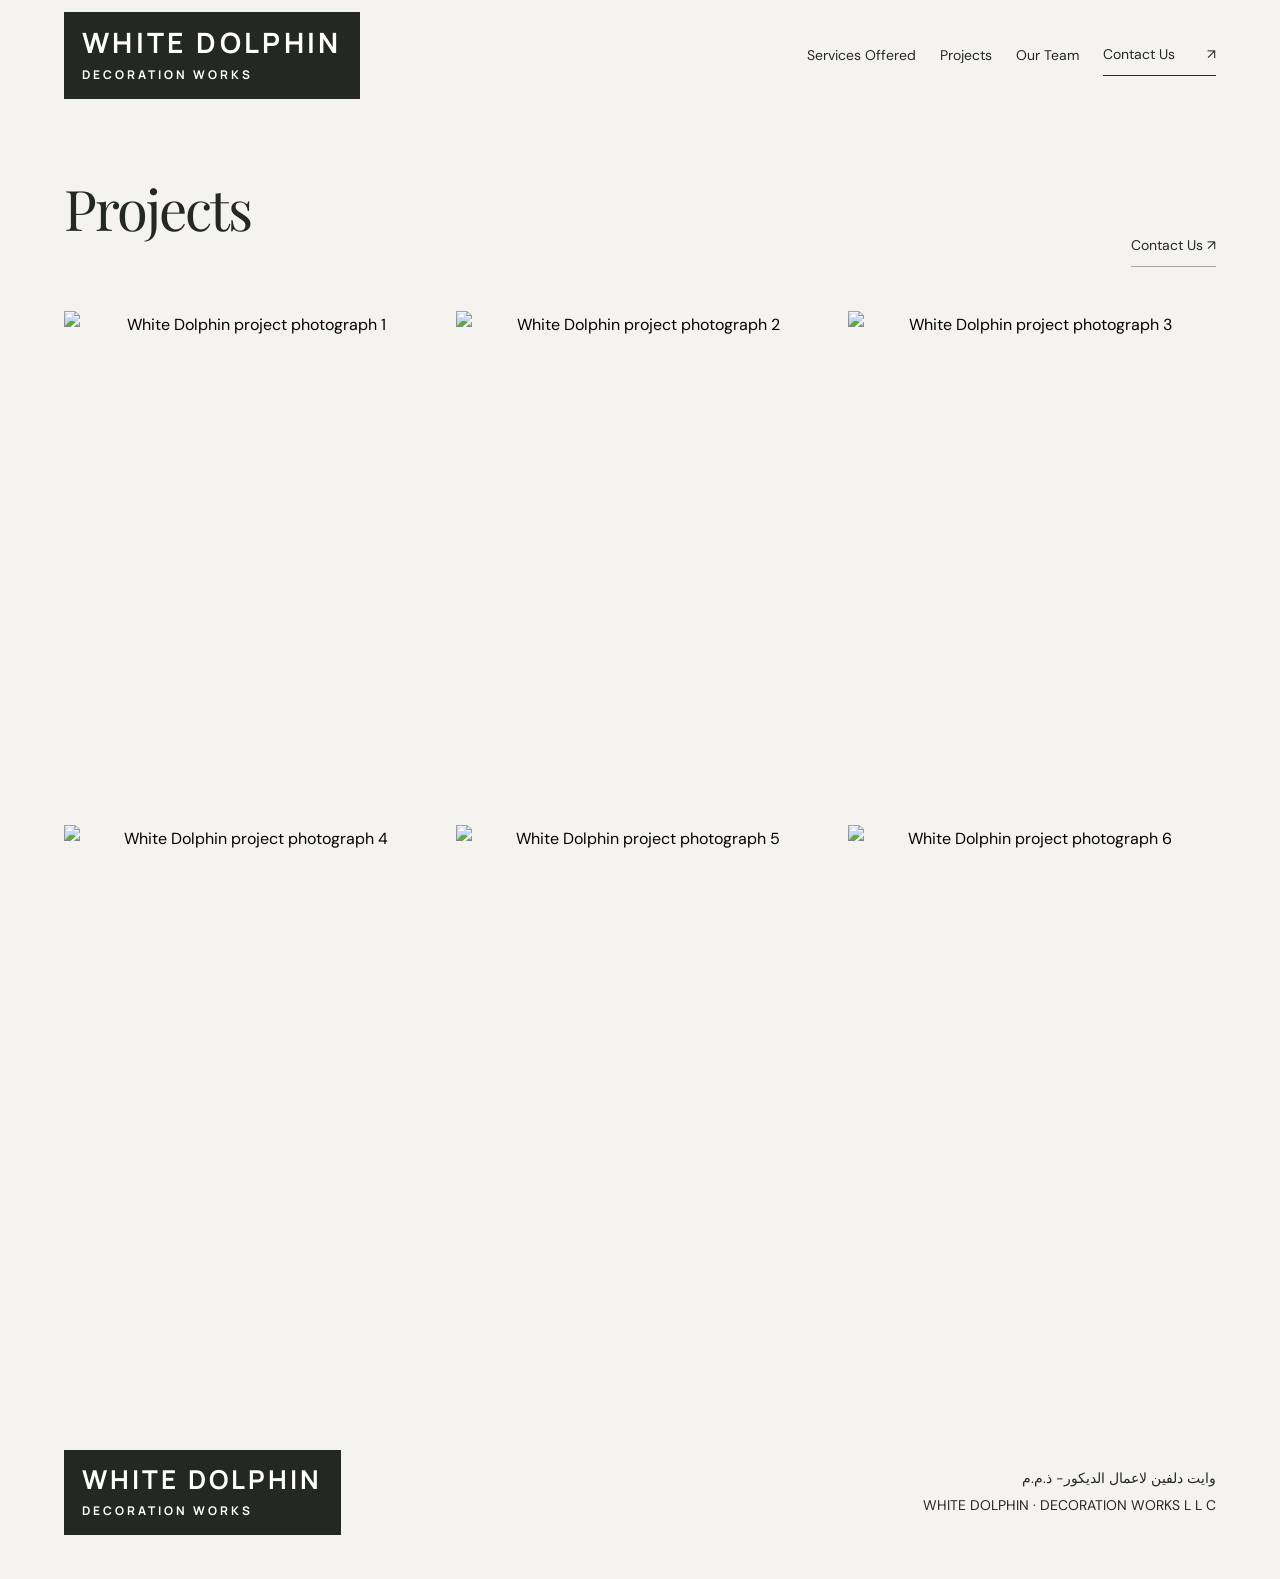
==== projects.html @ 736c79ec "Add files via upload" ====
<!doctype html><html lang="en"><head><meta charset="utf-8"><meta name="viewport" content="width=device-width,initial-scale=1"><title>Projects | White Dolphin Decoration Works</title><link rel="stylesheet" href="style.css"></head><body><header><a class="brand" href="index.html">WHITE DOLPHIN<span>DECORATION WORKS</span></a><button class="menu" aria-label="Navigation" aria-expanded="false" aria-controls="navigation">☰</button><nav id="navigation"><a href="index.html#services">Services Offered</a><a href="projects.html">Projects</a><a href="index.html#about">Our Team</a><a href="index.html#contact" class="nav-contact">Contact Us <span aria-hidden="true">↗</span></a></nav></header><main class="wrap gallery-page"><div class="section-top"><h1>Projects</h1><a class="text-link" href="index.html#contact">Contact Us ↗</a></div><div id="project-gallery" class="photo-grid"></div><button id="load-more" class="button bronze" hidden>Load more</button><noscript><p>Enable JavaScript to browse the full gallery.</p><img src="assets/project-01.jpeg" alt="White Dolphin project photograph 1" loading="lazy" width="320"><img src="assets/project-02.jpeg" alt="White Dolphin project photograph 2" loading="lazy" width="320"><img src="assets/project-03.jpeg" alt="White Dolphin project photograph 3" loading="lazy" width="320"><img src="assets/project-04.jpeg" alt="White Dolphin project photograph 4" loading="lazy" width="320"><img src="assets/project-05.jpeg" alt="White Dolphin project photograph 5" loading="lazy" width="320"><img src="assets/project-06.jpeg" alt="White Dolphin project photograph 6" loading="lazy" width="320"></noscript></main><dialog id="photo-viewer" aria-label="Project photograph"><button id="close-viewer" aria-label="Close photograph">×</button><img id="large-photo" alt=""><div class="viewer-controls"><button id="previous-photo" aria-label="Previous photograph">←</button><span id="photo-count" aria-live="polite"></span><button id="next-photo" aria-label="Next photograph">→</button></div></dialog><footer class="wrap"><a class="brand" href="index.html">WHITE DOLPHIN<span>DECORATION WORKS</span></a><div><p dir="rtl" lang="ar">وايت دلفين لاعمال الديكور- ذ.م.م</p><p>WHITE DOLPHIN · DECORATION WORKS L L C</p></div></footer><script src="script.js"></script><script src="projects.js"></script><script src="gallery.js"></script></body></html>
---- style.css ----
@import url('https://fonts.googleapis.com/css2?family=DM+Sans:wght@400;500;600&family=Manrope:wght@400;500;600;700&family=Playfair+Display:ital,wght@0,400;0,500;1,400;1,500&display=swap');
:root{--paper:#f5f3ef;--ink:#242823;--bronze:#a17d55;--line:#d8d6cf}*{box-sizing:border-box}html{scroll-behavior:smooth;scroll-padding-top:95px}body{margin:0;background:var(--paper);color:var(--ink);font:16px/1.7 'DM Sans',sans-serif}a{color:inherit;text-decoration:none}button,input,textarea,select{font:inherit}button,a,input,select,textarea,summary{-webkit-tap-highlight-color:transparent}a:focus-visible,button:focus-visible,summary:focus-visible{outline:2px solid var(--bronze);outline-offset:6px}header{height:99px;display:flex;justify-content:space-between;align-items:center;padding:0 5%;background:var(--paper);position:relative;z-index:5}.brand{font:600 25px/1.1 Manrope,sans-serif;letter-spacing:.17em}.brand span{display:block;font:500 10px/1.5 Manrope,sans-serif;letter-spacing:.35em;margin-top:8px}nav{display:flex;align-items:center;gap:36px;font-size:14px}nav a:hover{color:var(--bronze)}.nav-contact{border-bottom:1px solid var(--ink);padding:8px 0}.nav-contact span{margin-left:28px}.menu{display:none}.hero{position:relative;height:min(730px,80vh);min-height:560px;color:#fff;overflow:hidden;margin:0 18px}.hero>img{position:absolute;height:100%;width:100%;object-fit:cover;object-position:center 56%}.hero-shade{position:absolute;inset:0;background:linear-gradient(90deg,rgba(13,20,17,.74),rgba(13,20,17,.2)),linear-gradient(0deg,rgba(13,20,17,.4),transparent 45%)}.hero-copy{position:relative;padding:100px 5.3% 75px;max-width:1000px}.eyebrow{font:500 12px/1.6 Manrope,sans-serif;letter-spacing:.16em;margin:0 0 24px}.hero .eyebrow{color:#eee9df}h1,h2{font:400 clamp(38px,4.2vw,64px)/1.16 'Playfair Display',Georgia,serif;letter-spacing:-.035em;margin:0 0 26px}h1{font-size:clamp(48px,5.3vw,80px)}em{font-weight:400}h2 em{color:#82715c}.hero-copy>p:not(.eyebrow){color:#ecebe5;font-size:17px;margin-bottom:32px}.button{display:inline-flex;gap:45px;align-items:center;justify-content:space-between;padding:16px 25px;font-size:14px;border:0;cursor:pointer;transition:background .2s,transform .2s}.button:hover{transform:translateY(-2px)}.light{background:var(--paper);color:var(--ink)}.hero-bottom{position:absolute;bottom:26px;left:5.3%;right:5.3%;display:flex;justify-content:space-between;font-size:12px;letter-spacing:.1em}.hero-bottom a{font-size:14px;letter-spacing:0}.wrap{width:90%;max-width:1390px;margin:auto}.intro{display:grid;grid-template-columns:1fr 1.6fr;gap:70px;padding:110px 0 95px;border-bottom:1px solid var(--line)}.intro>.eyebrow{padding-top:12px}.intro h2{font-size:clamp(34px,3.2vw,49px)}.intro p:not(.eyebrow){max-width:630px;color:#646760;margin:0}.projects{padding:96px 0 100px}.section-top{display:flex;justify-content:space-between;align-items:flex-end;margin-bottom:44px}.section-top h2{margin:0}.section-note{font-size:14px;color:#6d7068;max-width:295px}.project-grid{display:grid;grid-template-columns:1.12fr 1fr;gap:48px}.project.second{padding-top:105px}.project-image{height:470px;position:relative;overflow:hidden;background:#d1cec5}.second .project-image{height:395px}.project-image img{width:100%;height:100%;object-fit:cover;transition:transform .7s}.project-image:hover img{transform:scale(1.035)}.image-label{position:absolute;bottom:20px;left:20px;background:rgba(245,243,239,.94);padding:7px 12px;font-size:11px;letter-spacing:.1em}.project-caption{display:flex;justify-content:space-between;margin-top:21px;align-items:start}.project-caption h3{font:400 25px/1.4 'Playfair Display',serif;margin:0}.project-caption p{font-size:14px;color:#77796f;margin:5px 0}.project-caption>span{font-size:13px;color:#82715c}.services{background:#252d28;color:#f1f0e9;padding:100px 0}.services-layout{display:grid;grid-template-columns:1fr 1.35fr;gap:100px}.services-heading h2 em{color:#c5ad8d}.services-heading>p:not(.eyebrow){max-width:330px;color:#b8beb6}.text-link{font-size:14px;display:inline-block;border-bottom:1px solid #a3a89f;padding-bottom:8px;margin-top:25px}.service-list details{border-bottom:1px solid #4b534b}.service-list details:first-child{border-top:1px solid #4b534b}.service-list summary{list-style:none;display:flex;align-items:center;gap:28px;padding:24px 0;cursor:pointer}.service-list summary::-webkit-details-marker{display:none}.number{font-size:12px;color:#bca88d}.service-list h3{font:400 25px/1.4 'Playfair Display',serif;margin:0;flex:1}.plus{font-size:24px;font-weight:400;color:#d3c3ac;transition:transform .2s}details[open] .plus{transform:rotate(45deg)}.service-list details p{color:#bac0b9;margin:0 25px 25px 44px;font-size:15px}.about{display:grid;grid-template-columns:1.15fr 1fr;gap:100px;padding:120px 0}.about h2{font-size:clamp(35px,3.5vw,52px)}.about-copy p{color:#676b63}.about-copy .large-copy{font:400 26px/1.4 'Playfair Display',serif;color:var(--ink);margin-top:0}.studio-location{border-top:1px solid var(--line);padding-top:22px;margin-top:30px;display:flex;justify-content:space-between;gap:20px;font-size:14px}.studio-location span:first-child{font-size:11px;letter-spacing:.1em}.contact{background:#eae7e0;padding:100px 0}.contact-grid{display:grid;grid-template-columns:1fr 1fr;gap:90px}.contact h2{font-size:clamp(37px,3.7vw,55px)}.contact-grid>div>p:not(.eyebrow){max-width:370px;color:#65695f}.contact-details{margin-top:50px;font-size:14px}.contact-details p{margin:4px 0}.muted{color:#777b71}.form-row{display:grid;grid-template-columns:1fr 1fr;gap:25px}label{display:block;font-size:14px;margin-bottom:26px}.optional{color:#73776e;font-size:12px}input,select,textarea{display:block;width:100%;border:0;border-bottom:1px solid #b8b9ae;background:transparent;color:var(--ink);padding:12px 0;outline:none;border-radius:0;font-size:15px}input:focus,select:focus,textarea:focus{border-color:#755a3c;box-shadow:0 1px 0 #755a3c}textarea{resize:vertical;min-height:105px}input::placeholder,textarea::placeholder{color:#797d73;opacity:1}.form-note{font-size:12px;color:#71756a;margin:0 0 20px}.bronze{background:#806343;color:white;min-width:215px}.bronze:hover{background:#684f34}#form-status{font-size:14px;padding:15px;border-left:3px solid var(--bronze);background:#f5f3ef}footer{padding:44px 0;display:flex;align-items:center;justify-content:space-between}footer>p{font-size:14px;color:#75796e}.sample{font-size:10px;letter-spacing:.12em}@media(min-width:1600px){.hero-copy{padding-left:max(5.3%,calc((100vw - 1390px)/2))}}@media(max-width:900px){header{height:85px}nav{gap:22px}.hero{margin:0 10px;height:640px}.hero-copy{padding-top:100px}.intro{gap:30px;grid-template-columns:1fr;padding:75px 0}.intro>.eyebrow{margin:0}.services-layout,.about,.contact-grid{gap:45px}.project-grid{gap:25px}.project-image{height:365px}.second .project-image{height:300px}.services-layout{grid-template-columns:1fr 1.25fr}.service-list h3{font-size:22px}h2{font-size:42px}.about{padding:85px 0}.contact{padding:75px 0}.form-row{grid-template-columns:1fr;gap:0}footer{gap:25px}.sample{max-width:140px;text-align:right}}@media(max-width:600px){header{height:80px;padding:0 6%}.brand{font-size:21px}.brand span{font-size:9px}.menu{display:block;background:none;border:1px solid #b8b9ae;padding:7px 13px;font-size:14px}nav{display:none;position:absolute;left:0;right:0;top:80px;padding:20px 6% 30px;background:var(--paper);flex-direction:column;align-items:stretch;gap:18px;border-bottom:1px solid var(--line)}nav.open{display:flex}.nav-contact{align-self:start}.hero{height:660px;min-height:0;margin:0 8px}.hero-copy{padding:105px 7% 60px}.hero h1{font-size:49px}.hero .eyebrow{font-size:10px;letter-spacing:.11em}.hero-copy>p:not(.eyebrow){font-size:15px}.hero-bottom{left:7%;right:7%;font-size:9px}.hero-bottom>a{font-size:12px}.hero-bottom>span{max-width:150px}.wrap{width:88%}.intro{padding:65px 0;gap:25px}.intro h2{font-size:34px}.projects{padding:65px 0}.section-top{display:block;margin-bottom:28px}.section-top h2{font-size:42px}.section-note{margin-top:18px}.project-grid{grid-template-columns:1fr;gap:35px}.project.second{padding-top:0}.project-image,.second .project-image{height:365px}.project-caption h3{font-size:25px}.services{padding:65px 0}.services-layout,.about,.contact-grid{grid-template-columns:1fr;gap:40px}.services-heading>p:not(.eyebrow){max-width:100%}.service-list summary{padding:23px 0;gap:20px}.service-list h3{font-size:24px}.about{padding:65px 0;gap:10px}.about h2{font-size:38px}.contact{padding:65px 0}.contact h2{font-size:39px}.contact-details{margin-top:25px}.form-row{grid-template-columns:1fr 1fr;gap:20px}footer{flex-wrap:wrap;padding:35px 0;gap:20px}footer>p{font-size:12px}.sample{max-width:none;width:100%;text-align:left;margin:0;font-size:10px}}@media(prefers-reduced-motion:reduce){html{scroll-behavior:auto}*{transition:none!important}}

.credits{font-size:12px;color:#777b71;padding:0 0 25px}.credits a{text-decoration:underline}

.contact-details a{overflow-wrap:anywhere;text-decoration:underline;text-underline-offset:4px}.brand{font-size:23px}@media(max-width:600px){.brand{font-size:18px;letter-spacing:.12em}.brand span{font-size:9px;letter-spacing:.2em}}

/* Existing design retained; content and requested wordmark adjustments. */
header .brand,footer .brand{color:#fff;background:var(--ink);padding:15px 18px;font-weight:700;font-size:28px;letter-spacing:.12em;flex-shrink:0}header .brand span,footer .brand span{color:#fff;font-weight:700;font-size:12px;letter-spacing:.25em}.hero h1{font-size:clamp(38px,4.6vw,70px)}.hero{height:auto;min-height:640px}.hero-copy{padding-bottom:115px}.intro p:not(.eyebrow){margin:0 0 18px}.copy-heading{font:400 30px/1.3 'Playfair Display',Georgia,serif;margin:35px 0 20px}.intro .copy-heading{margin-top:32px}.document-copy p{overflow-wrap:anywhere}.service-list details p{font-size:16px;line-height:1.7;margin-left:0;margin-right:0}.light-accordions details,.light-accordions details:first-child{border-color:var(--line)}.light-accordions details p{color:#53584f}.light-accordions .plus{color:#806343}.service-list summary h3{overflow-wrap:anywhere}.about-copy .copy-heading:first-child{margin-top:0}.projects .section-top>div{max-width:780px}.project.second{padding-top:0}.project{border-top:1px solid var(--line);padding-top:20px}.project p{font-size:18px}.about,.services-layout,.contact-grid,.intro{min-width:0}.about>*,.services-layout>*,.contact-grid>*,.intro>*{min-width:0}.services-heading h2{font-size:clamp(32px,3.5vw,48px)}.policy h2{font-size:clamp(32px,3.3vw,48px)}.contact-details{font-size:16px}.brand+div p{margin:4px 0;font-size:14px}header{gap:20px;height:auto;min-height:105px;padding-top:12px;padding-bottom:12px}nav{gap:24px}.hero-bottom>span{font-size:12px}.hero .eyebrow{font-size:12px}.contact-grid .about-copy p{margin-top:0}footer{gap:30px}footer .brand{font-size:26px}section{scroll-margin-top:15px}
@media(max-width:1050px){header{flex-wrap:wrap}nav{font-size:14px;gap:18px}.services-layout,.about{gap:40px}}
@media(max-width:700px){header .brand,footer .brand{font-size:21px;padding:12px}.brand span,header .brand span,footer .brand span{font-size:10px;letter-spacing:.13em}.menu{display:block;border:1px solid #b8b9ae;background:none;padding:9px 13px;font-size:20px}header{flex-wrap:nowrap;min-height:90px;padding-left:5%;padding-right:5%}nav{display:none;position:absolute;left:0;right:0;top:100%;padding:22px 6%;background:var(--paper);flex-direction:column;align-items:stretch;gap:18px;border-bottom:1px solid var(--line)}nav.open{display:flex}.hero{min-height:560px}.hero-copy{padding-top:85px}.hero h1{font-size:clamp(32px,7.4vw,48px)}.hero-copy>p:not(.eyebrow){font-size:16px}.services-layout,.about,.contact-grid{grid-template-columns:1fr}.service-list h3{font-size:23px}.copy-heading{font-size:28px}footer{align-items:flex-start}.project-grid{grid-template-columns:1fr}.hero-bottom>span{max-width:none}.hero-bottom{gap:12px}.hero-bottom a{font-size:12px}}
@media(max-width:360px){header .brand{font-size:18px}.hero-bottom{flex-direction:column}.hero-copy{padding-left:6%;padding-right:6%}}

.home-gallery{padding:0 0 90px}.photo-grid{display:grid;grid-template-columns:repeat(3,minmax(0,1fr));gap:24px}.photo-card{display:block;padding:0;border:0;background:transparent;cursor:pointer;overflow:hidden;width:100%}.photo-card img{display:block;width:100%;height:auto;aspect-ratio:3/4;object-fit:cover;transition:transform .3s}.photo-card:hover img{transform:scale(1.025)}.gallery-page{padding-top:65px;padding-bottom:90px}.gallery-page h1{font-size:56px}.gallery-page #load-more{margin-top:35px}button[hidden]{display:none!important}#photo-viewer{border:0;padding:45px 20px 20px;background:#181e1a;color:white;max-width:95vw;max-height:95dvh;width:min(1000px,95vw)}#photo-viewer::backdrop{background:rgba(0,0,0,.85)}#large-photo{display:block;width:100%;height:calc(85dvh - 100px);object-fit:contain}#close-viewer{position:absolute;right:12px;top:6px;background:none;color:white;border:0;font-size:30px;cursor:pointer;width:44px;height:44px}.viewer-controls{display:flex;justify-content:center;align-items:center;gap:30px;margin-top:15px}.viewer-controls button{background:transparent;border:1px solid #aaa;color:white;min-width:48px;min-height:44px;cursor:pointer}.contact .form-note{margin:15px 0 35px}.contact form label{color:var(--ink)}.hero>img{object-position:center 43%}@media(max-width:900px){.photo-grid{grid-template-columns:repeat(2,minmax(0,1fr));gap:16px}}@media(max-width:500px){.photo-grid{gap:12px}.home-gallery{padding-bottom:60px}.home-gallery .section-top{display:block}.gallery-page{padding-top:40px}.gallery-page h1{font-size:42px}.form-row{grid-template-columns:1fr;gap:0}.photo-card{scroll-margin-top:20px}}
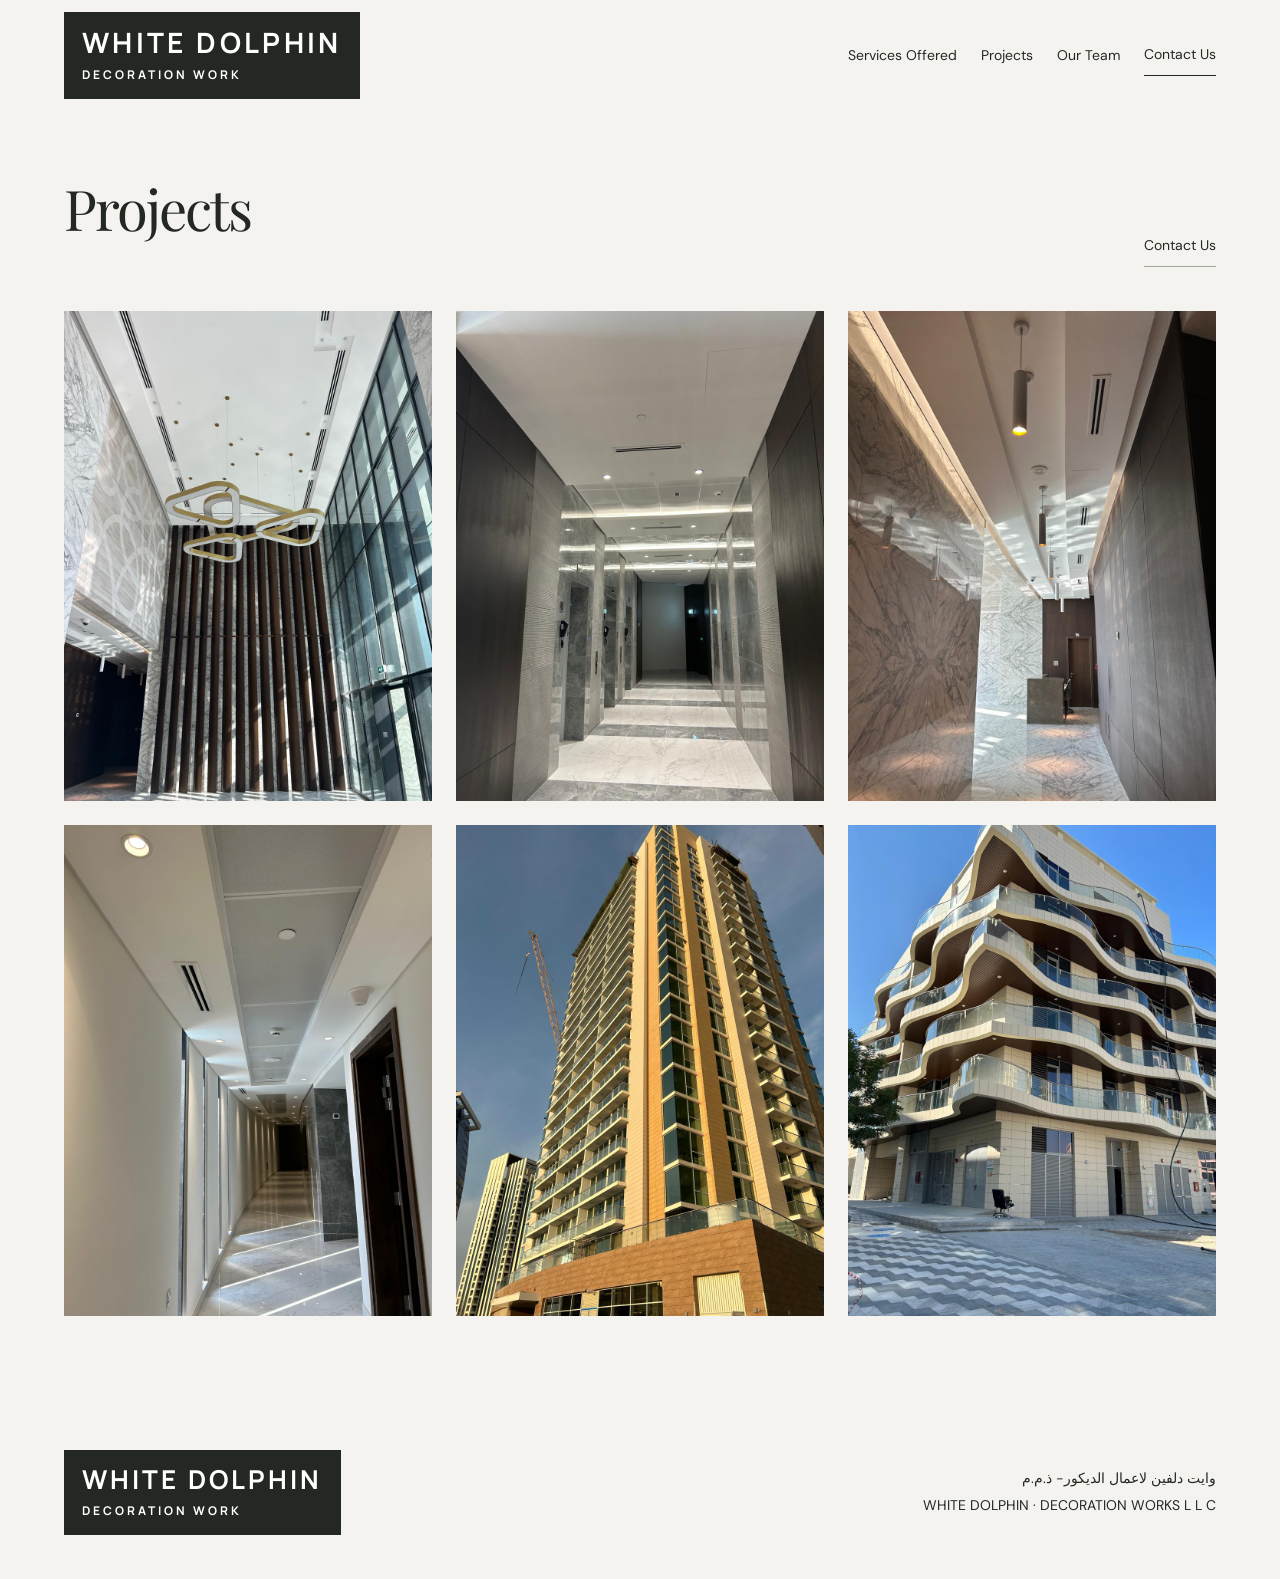
==== commit 7430643b: "Add files via upload" ====
--- a/projects.html
+++ b/projects.html
@@ -1 +1 @@
-<!doctype html><html lang="en"><head><meta charset="utf-8"><meta name="viewport" content="width=device-width,initial-scale=1"><title>Projects | White Dolphin Decoration Works</title><link rel="stylesheet" href="style.css"></head><body><header><a class="brand" href="index.html">WHITE DOLPHIN<span>DECORATION WORKS</span></a><button class="menu" aria-label="Navigation" aria-expanded="false" aria-controls="navigation">☰</button><nav id="navigation"><a href="index.html#services">Services Offered</a><a href="projects.html">Projects</a><a href="index.html#about">Our Team</a><a href="index.html#contact" class="nav-contact">Contact Us <span aria-hidden="true">↗</span></a></nav></header><main class="wrap gallery-page"><div class="section-top"><h1>Projects</h1><a class="text-link" href="index.html#contact">Contact Us ↗</a></div><div id="project-gallery" class="photo-grid"></div><button id="load-more" class="button bronze" hidden>Load more</button><noscript><p>Enable JavaScript to browse the full gallery.</p><img src="assets/project-01.jpeg" alt="White Dolphin project photograph 1" loading="lazy" width="320"><img src="assets/project-02.jpeg" alt="White Dolphin project photograph 2" loading="lazy" width="320"><img src="assets/project-03.jpeg" alt="White Dolphin project photograph 3" loading="lazy" width="320"><img src="assets/project-04.jpeg" alt="White Dolphin project photograph 4" loading="lazy" width="320"><img src="assets/project-05.jpeg" alt="White Dolphin project photograph 5" loading="lazy" width="320"><img src="assets/project-06.jpeg" alt="White Dolphin project photograph 6" loading="lazy" width="320"></noscript></main><dialog id="photo-viewer" aria-label="Project photograph"><button id="close-viewer" aria-label="Close photograph">×</button><img id="large-photo" alt=""><div class="viewer-controls"><button id="previous-photo" aria-label="Previous photograph">←</button><span id="photo-count" aria-live="polite"></span><button id="next-photo" aria-label="Next photograph">→</button></div></dialog><footer class="wrap"><a class="brand" href="index.html">WHITE DOLPHIN<span>DECORATION WORKS</span></a><div><p dir="rtl" lang="ar">وايت دلفين لاعمال الديكور- ذ.م.م</p><p>WHITE DOLPHIN · DECORATION WORKS L L C</p></div></footer><script src="script.js"></script><script src="projects.js"></script><script src="gallery.js"></script></body></html>+<!doctype html><html lang="en"><head><meta charset="utf-8"><meta name="viewport" content="width=device-width,initial-scale=1"><title>Projects | White Dolphin Decoration Works</title><link rel="stylesheet" href="style.css"></head><body><header><a class="brand" href="index.html">WHITE DOLPHIN<span>DECORATION WORK</span></a><button class="menu" aria-label="Navigation" aria-expanded="false" aria-controls="navigation">☰</button><nav id="navigation"><a href="index.html#services">Services Offered</a><a href="projects.html">Projects</a><a href="index.html#about">Our Team</a><a href="index.html#contact" class="nav-contact">Contact Us</a></nav></header><main class="wrap gallery-page"><div class="section-top"><h1>Projects</h1><a class="text-link" href="index.html#contact">Contact Us</a></div><div id="project-gallery" class="photo-grid"></div><button id="load-more" class="button bronze" hidden>Load more</button><noscript><p>Enable JavaScript to browse the full gallery.</p><img src="assets/project-01.jpeg" alt="White Dolphin project photograph 1" loading="lazy" width="320"><img src="assets/project-02.jpeg" alt="White Dolphin project photograph 2" loading="lazy" width="320"><img src="assets/project-03.jpeg" alt="White Dolphin project photograph 3" loading="lazy" width="320"><img src="assets/project-04.jpeg" alt="White Dolphin project photograph 4" loading="lazy" width="320"><img src="assets/project-05.jpeg" alt="White Dolphin project photograph 5" loading="lazy" width="320"><img src="assets/project-06.jpeg" alt="White Dolphin project photograph 6" loading="lazy" width="320"></noscript></main><dialog id="photo-viewer" aria-label="Project photograph"><button id="close-viewer" aria-label="Close photograph">×</button><img id="large-photo" alt=""><div class="viewer-controls"><button id="previous-photo" aria-label="Previous photograph">←</button><span id="photo-count" aria-live="polite"></span><button id="next-photo" aria-label="Next photograph">→</button></div></dialog><footer class="wrap"><a class="brand" href="index.html">WHITE DOLPHIN<span>DECORATION WORK</span></a><div><p dir="rtl" lang="ar">وايت دلفين لاعمال الديكور- ذ.م.م</p><p>WHITE DOLPHIN · DECORATION WORKS L L C</p></div></footer><script src="script.js"></script><script src="projects.js"></script><script src="gallery.js"></script></body></html>
